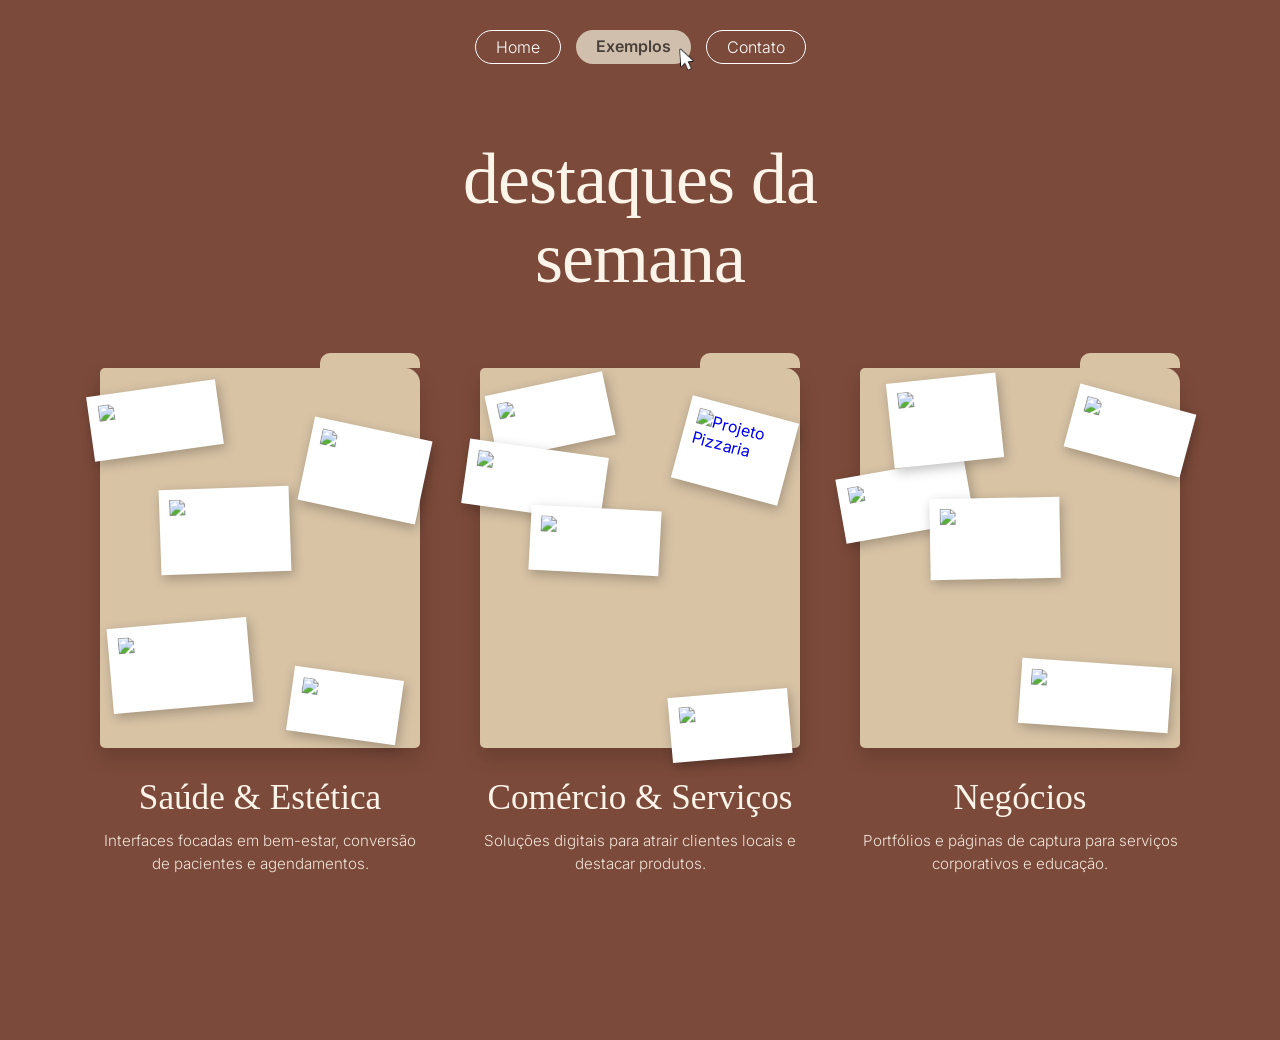
==== exemplos.html @ 7bf702c3 "Adicionando link do projeto da pizzaria" ====
<!DOCTYPE html>
<html lang="pt-BR">

<head>
    <meta charset="UTF-8">
    <meta name="viewport" content="width=device-width, initial-scale=1.0">
    <title>Exemplos - Meu Portfólio</title>
    <link rel="stylesheet" href="style.css">
</head>

<body class="page-exemplos">
    <nav class="navbar">
        <a href="./index.html" class="nav-item thin">Home</a>
        <a href="./exemplos.html" class="nav-item solid">
            Exemplos
            <img src="./img-logo/cursor-removebg-preview.png" alt="Cursor do mouse" class="custom-cursor">
        </a>
        <a href="./contatos.html" class="nav-item thin">Contato</a>
    </nav>

    <header class="header-exemplos">
        <h1>destaques da<br>semana</h1>
    </header>

    <section class="folders-container">

        <article class="folder-card">
            <div class="folder-graphic">
                <div class="polaroid p1-1"><img src="" alt="Academia"></div>
                <div class="polaroid p1-2"><img src="" alt="Clínica Estética"></div>
                <div class="polaroid p1-3"><img src="" alt="Clínica Médica"></div>
                <div class="polaroid p1-4"><img src="" alt="Odonto"></div>
                <div class="polaroid p1-5"><img src="" alt="Salão de Beleza"></div>
            </div>
            <div class="folder-text">
                <h2>Saúde & Estética</h2>
                <p>Interfaces focadas em bem-estar, conversão de pacientes e agendamentos.</p>
            </div>
        </article>

        <article class="folder-card">
            <div class="folder-graphic">
                <div class="polaroid p2-1"><img src="" alt="Loja Roupa"></div>
                <div class="polaroid p2-2"><img src="" alt="Oficina"></div>
                <div class="polaroid p2-3"><img src="" alt="Petshop"></div>
                <a href="https://marvinrant.github.io/Projeto-pizzaria/" target="_blank">
                    <div class="polaroid p2-4">
                        <img src="./img/seu-print-da-pizzaria.png" alt="Projeto Pizzaria">
                    </div>
                </a>
                <div class="polaroid p2-5"><img src="" alt="Imobiliária"></div>
            </div>
            <div class="folder-text">
                <h2>Comércio & Serviços</h2>
                <p>Soluções digitais para atrair clientes locais e destacar produtos.</p>
            </div>
        </article>

        <article class="folder-card">
            <div class="folder-graphic">
                <div class="polaroid p3-1"><img src="" alt="Advocacia"></div>
                <div class="polaroid p3-2"><img src="" alt="Coach"></div>
                <div class="polaroid p3-3"><img src="" alt="Contabilidade"></div>
                <div class="polaroid p3-4"><img src="" alt="Escola Idiomas"></div>
                <div class="polaroid p3-5"><img src="" alt="Infoprodutor"></div>
            </div>
            <div class="folder-text">
                <h2>Negócios</h2>
                <p>Portfólios e páginas de captura para serviços corporativos e educação.</p>
            </div>
        </article>

    </section>

</body>

</html>
---- style.css ----
/* Importando uma fonte */
@import url('https://fonts.googleapis.com/css2?family=Inter:wght@300;400;600&display=swap');

* {
    margin: 0;
    padding: 0;
    box-sizing: border-box;
}

body {
    font-family: 'Inter', sans-serif;
    height: 100vh;
    overflow: hidden; /* Impede a rolagem da página */
    color: white;
}

/* Fundo borrado da pessoa */
.background-blur {
    position: absolute;
    top: 0;
    left: 0;
    width: 100%;
    height: 100%;
    /* Cole o caminho da sua imagem borrada aqui */
    background-image: url('./img/fundo.png');
    background-color: #c7a7a3; /* Cor de fallback caso a imagem não carregue */
    background-size: cover;
    background-position: center;
    z-index: -1;
}

/* Barra de navegação */
.navbar {
    position: absolute;
    top: 30px;
    width: 100%;
    display: flex;
    justify-content: center;
    gap: 15px;
    z-index: 10;
}

.nav-item {
    text-decoration: none;
    color: white;
    padding: 6px 20px;
    border-radius: 30px;
    font-size: 1rem;
    transition: all 0.2s ease;
    position: relative;
}

/* Estilos específicos de cada botão */
.nav-item.active {
    color: white;
    font-weight: 300;
    border: 1px solid white;
}

.nav-item.solid {
    background-color: #d1bfae; /* Cor bege do botão home */
    color: #4a403a;
    font-weight: 600;
}

.nav-item.thin {
    border: 1px solid white;
    font-weight: 300;
}

.nav-item:hover {
    transform: scale(1.05);
}

/* Container principal da área de trabalho */
.desktop {
    position: relative;
    width: 100%;
    height: 100vh;
}

/* Estilo dos ícones */
.icon {
    position: absolute;
    display: flex;
    flex-direction: column;
    align-items: center;
    width: 90px;
    cursor: grab;
}

.icon:active {
    cursor: grabbing;
}

.icon img {
    width: 50px;
    height: 50px;
    object-fit: cover;
    margin-bottom: 5px;
    pointer-events: none; /* Previne bugs na hora de arrastar com o mouse */
}

/* Miniaturas de fotos têm cantos retos e sombra */
.img-thumbnail {
    box-shadow: 2px 2px 5px rgba(0,0,0,0.3);
}

.icon span {
    font-size: 0.85rem;
    text-align: center;
    /* Sombra no texto para garantir leitura em cima do fundo claro/escuro */
    text-shadow: 1px 1px 2px rgba(0, 0, 0, 0.8);
    user-select: none;
}

/* 2. Adicione este código novo no final do seu CSS para estilizar o mouse */
.custom-cursor {
    position: absolute;
    width: 25px; /* Define o tamanho do cursor */
    /* Posição simulando o clique no canto inferior direito do botão */
    bottom: -8px; 
    right: -8px; 
    /* Isso impede que a imagem do mouse "bloqueie" o seu clique real no botão */
    pointer-events: none; 
    z-index: 20;
}

/* --- ESTILOS EXCLUSIVOS DA PÁGINA DE EXEMPLOS --- */

/* Importando a fonte elegante para os títulos */
@import url('https://fonts.googleapis.com/css2?family=Playfair+Display:wght@400;600&display=swap');

/* Fundo da página (Marrom terra) */
.page-exemplos {
    background-color: #7b4a3a; /* Cor baseada na sua imagem */
    /* Removemos o overflow:hidden para a página poder rolar para baixo */
    overflow-y: auto; 
    height: auto;
    min-height: 100vh;
    padding-bottom: 80px;
    background-image: url("https://www.transparenttextures.com/patterns/stucco.png"); /* Uma leve textura para dar charme */
}

/* Título principal */
.header-exemplos {
    text-align: center;
    margin-top: 140px; /* Espaço para o menu */
    margin-bottom: 70px;
}

.header-exemplos h1 {
    font-family: 'Playfair Display', serif;
    font-size: 4.5rem;
    font-weight: 400;
    line-height: 1.1;
    color: #fcf4e8; /* Branco levemente creme */
    letter-spacing: -1px;
}

/* Layout das 3 colunas */
.folders-container {
    display: flex;
    justify-content: center;
    align-items: flex-start;
    gap: 60px;
    max-width: 1200px;
    margin: 0 auto;
    padding: 0 20px;
    flex-wrap: wrap; /* Se a tela for pequena, elas vão para a linha de baixo */
}

.folder-card {
    width: 320px;
    display: flex;
    flex-direction: column;
    align-items: center;
}

/* Desenhando a Pasta de Arquivo com CSS */
.folder-graphic {
    width: 100%;
    height: 380px;
    background-color: #d8c3a5; /* Cor da pasta (Bege) */
    border-radius: 5px 15px 5px 5px;
    position: relative;
    margin-bottom: 30px;
    box-shadow: 0px 10px 20px rgba(0,0,0,0.15);
}

/* Desenhando a "Aba" da pasta no canto superior direito */
.folder-graphic::before {
    content: '';
    position: absolute;
    top: -15px;
    right: 0;
    width: 100px;
    height: 15px;
    background-color: #d8c3a5;
    border-radius: 10px 10px 0 0;
}

/* Estilo Base da Foto Polaroid */
.polaroid {
    position: absolute;
    background: #fff;
    padding: 10px 10px 35px 10px; /* Mais espaço embaixo, clássico de polaroid */
    box-shadow: 2px 4px 12px rgba(0,0,0,0.25);
    transition: transform 0.3s ease;
}

.polaroid:hover {
    transform: scale(1.05) translateY(-10px) !important;
    z-index: 10;
    cursor: pointer;
}

.polaroid img {
    max-width: 100%;
    height: auto;
    object-fit: cover;
}

/* Espalhando as fotos da Pasta 1 */
.p1-1 { top: 20px; left: -10px; width: 130px; transform: rotate(-8deg); z-index: 1;}
.p1-2 { top: 60px; right: -5px; width: 120px; transform: rotate(12deg); z-index: 2; }
.p1-3 { bottom: 40px; left: 10px; width: 140px; transform: rotate(-5deg); z-index: 3; }
.p1-4 { bottom: 10px; right: 20px; width: 110px; transform: rotate(8deg); z-index: 4; }
.p1-5 { top: 120px; left: 60px; width: 130px; transform: rotate(-2deg); z-index: 5; }

/* Espalhando as fotos da Pasta 2 */
.p2-1 { top: 15px; left: 10px; width: 120px; transform: rotate(-12deg); z-index: 2; }
.p2-2 { top: 80px; left: -15px; width: 140px; transform: rotate(8deg); z-index: 3;}
.p2-3 { bottom: -10px; right: 10px; width: 120px; transform: rotate(-5deg); z-index: 4;}
.p2-4 { top: 40px; right: 10px; width: 110px; transform: rotate(15deg); z-index: 1;}
.p2-5 { top: 140px; left: 50px; width: 130px; transform: rotate(3deg); z-index: 5;}

/* Espalhando as fotos da Pasta 3 */
.p3-1 { top: 30px; right: -10px; width: 120px; transform: rotate(15deg); z-index: 1;}
.p3-2 { top: 100px; left: -20px; width: 130px; transform: rotate(-10deg); z-index: 2; }
.p3-3 { bottom: 20px; right: 10px; width: 150px; transform: rotate(4deg); z-index: 3;}
.p3-4 { top: 10px; left: 30px; width: 110px; transform: rotate(-6deg); z-index: 4;}
.p3-5 { top: 130px; left: 70px; width: 130px; transform: rotate(-1deg); z-index: 5;}

/* Textos debaixo da pasta */
.folder-text {
    text-align: center;
}

.folder-text h2 {
    font-family: 'Playfair Display', serif;
    font-size: 2.2rem;
    font-weight: 400;
    color: #fcf4e8;
    margin-bottom: 12px;
}

.folder-text p {
    font-size: 0.95rem;
    color: #fcf4e8;
    opacity: 0.9;
    line-height: 1.5;
    font-weight: 300;
}
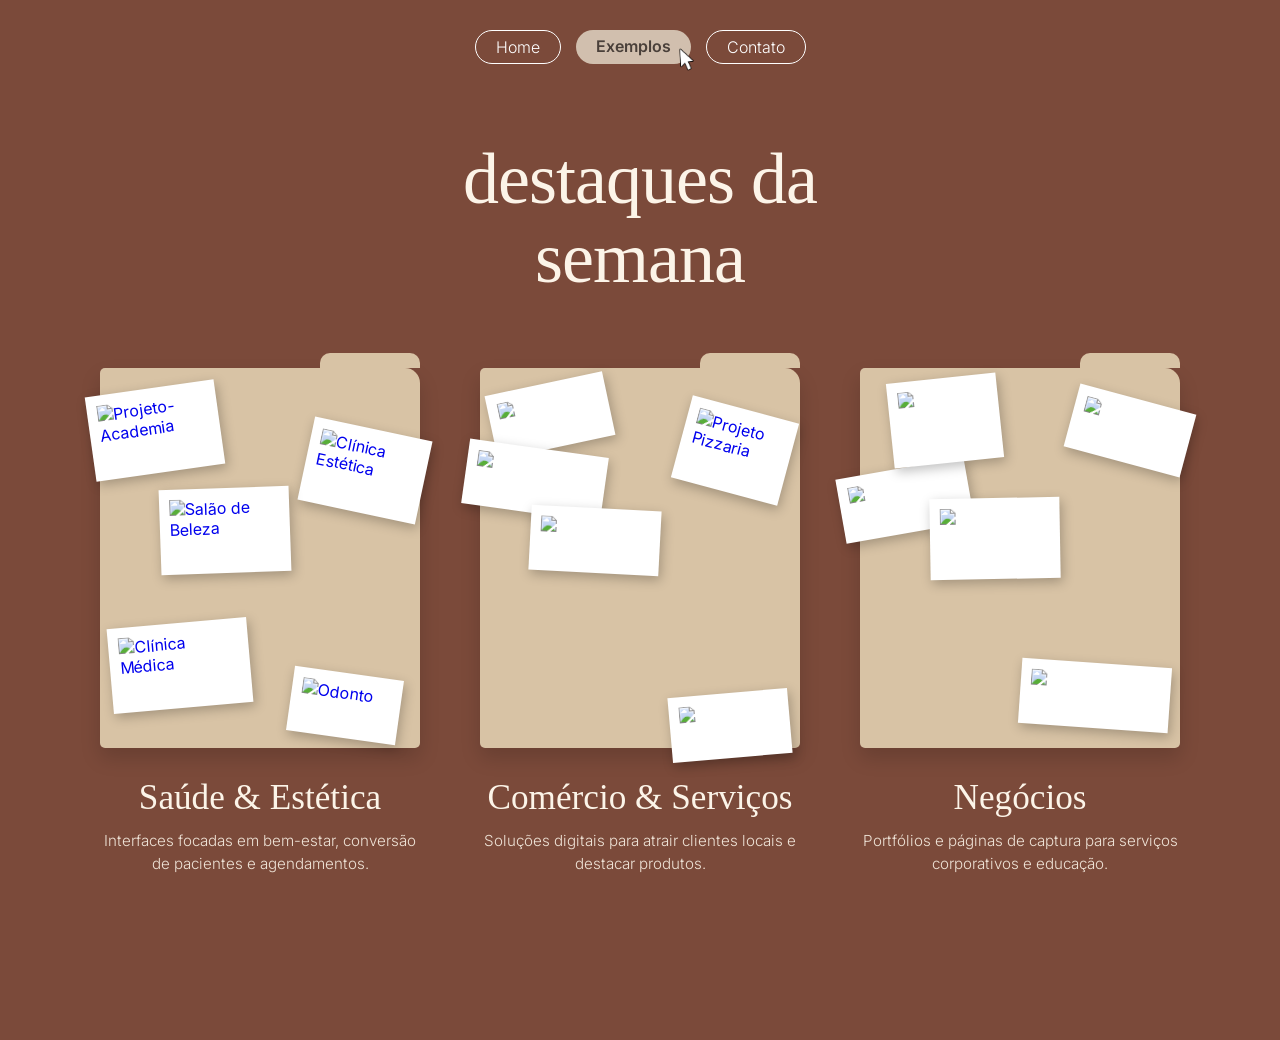
==== commit 57bc4f9c: "Adicionando link do projeto Academia" ====
--- a/exemplos.html
+++ b/exemplos.html
@@ -26,11 +26,35 @@
 
         <article class="folder-card">
             <div class="folder-graphic">
-                <div class="polaroid p1-1"><img src="" alt="Academia"></div>
-                <div class="polaroid p1-2"><img src="" alt="Clínica Estética"></div>
-                <div class="polaroid p1-3"><img src="" alt="Clínica Médica"></div>
-                <div class="polaroid p1-4"><img src="" alt="Odonto"></div>
-                <div class="polaroid p1-5"><img src="" alt="Salão de Beleza"></div>
+                <a href="https://marvinrant.github.io/Projeto-Academia/" target="_blank">
+                    <div class="polaroid p1-1">
+                        <img src="" alt="Projeto-Academia">
+                    </div>
+                </a>
+
+                <a href="COLE_O_LINK_AQUI" target="_blank">
+                    <div class="polaroid p1-2">
+                        <img src="./img/print-do-projeto.png" alt="Clínica Estética">
+                    </div>
+                </a>
+
+                <a href="COLE_O_LINK_AQUI" target="_blank">
+                    <div class="polaroid p1-3">
+                        <img src="./img/print-do-projeto.png" alt="Clínica Médica">
+                    </div>
+                </a>
+
+                <a href="COLE_O_LINK_AQUI" target="_blank">
+                    <div class="polaroid p1-4">
+                        <img src="./img/print-do-projeto.png" alt="Odonto">
+                    </div>
+                </a>
+
+                <a href="COLE_O_LINK_AQUI" target="_blank">
+                    <div class="polaroid p1-5">
+                        <img src="./img/print-do-projeto.png" alt="Salão de Beleza">
+                    </div>
+                </a>
             </div>
             <div class="folder-text">
                 <h2>Saúde & Estética</h2>
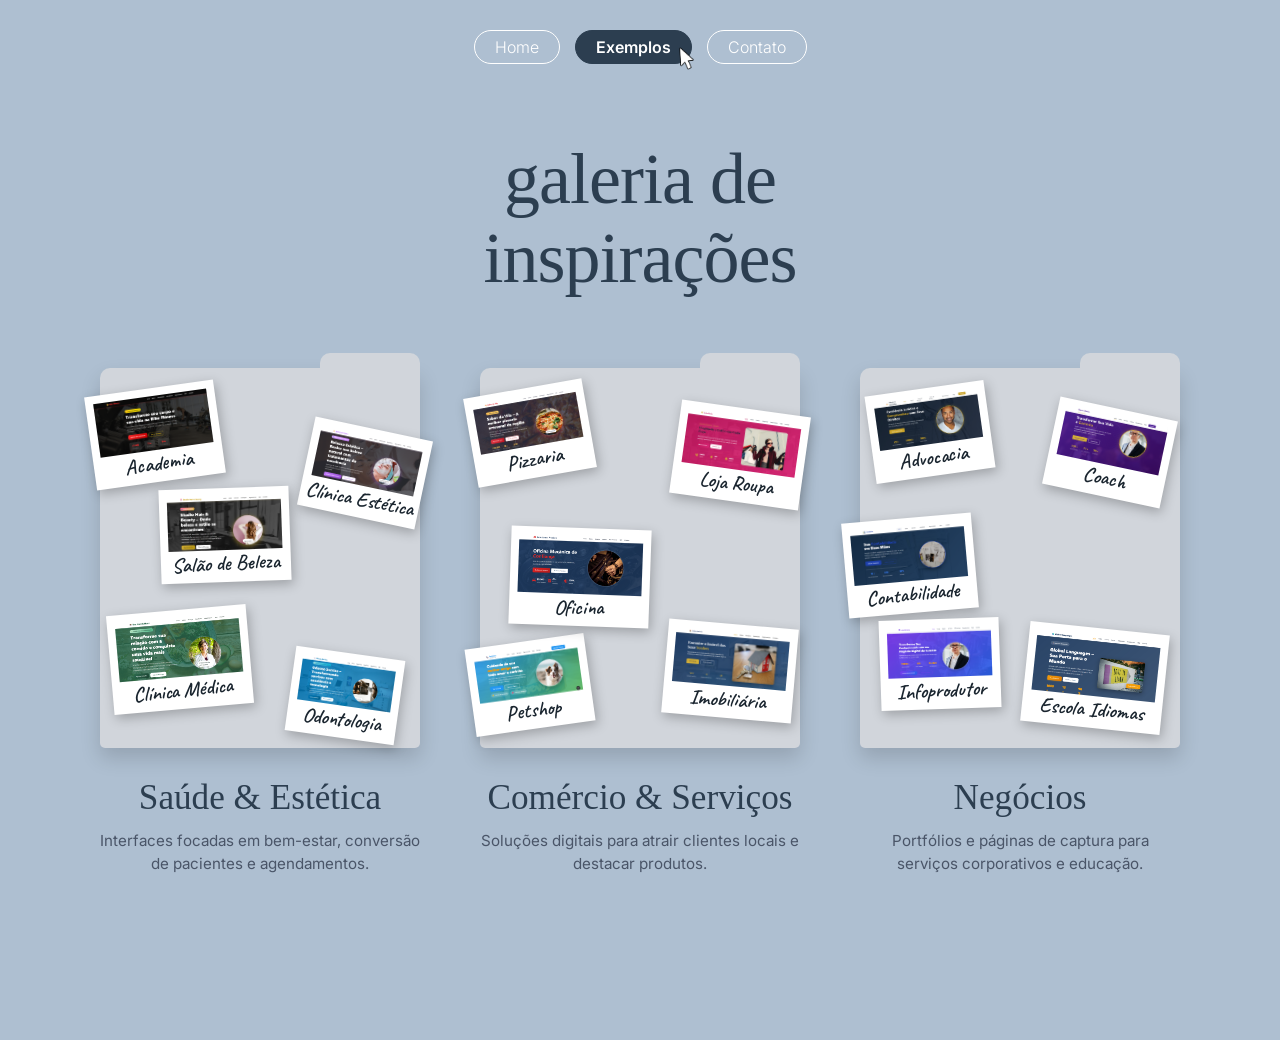
==== commit 5bab791a: "Site finalizado. Pagina, CSS e java" ====
--- a/exemplos.html
+++ b/exemplos.html
@@ -6,6 +6,8 @@
     <meta name="viewport" content="width=device-width, initial-scale=1.0">
     <title>Exemplos - Meu Portfólio</title>
     <link rel="stylesheet" href="style.css">
+
+    <link rel="icon" href="./img-logo/logo-marcos.png" type="image/png">
 </head>
 
 <body class="page-exemplos">
@@ -13,13 +15,13 @@
         <a href="./index.html" class="nav-item thin">Home</a>
         <a href="./exemplos.html" class="nav-item solid">
             Exemplos
-            <img src="./img-logo/cursor-removebg-preview.png" alt="Cursor do mouse" class="custom-cursor">
+            <img src="./img-logo/cursor.png" alt="Cursor do mouse" class="custom-cursor">
         </a>
         <a href="./contatos.html" class="nav-item thin">Contato</a>
     </nav>
 
     <header class="header-exemplos">
-        <h1>destaques da<br>semana</h1>
+        <h1>galeria de<br>inspirações</h1>
     </header>
 
     <section class="folders-container">
@@ -28,31 +30,36 @@
             <div class="folder-graphic">
                 <a href="https://marvinrant.github.io/Projeto-Academia/" target="_blank">
                     <div class="polaroid p1-1">
-                        <img src="" alt="Projeto-Academia">
+                        <img src="./img/Academia.png" alt="Projeto-Academia">
+                        <p class="polaroid-legenda">Academia</p>
                     </div>
                 </a>
 
-                <a href="COLE_O_LINK_AQUI" target="_blank">
+                <a href="https://marvinrant.github.io/Clinica-de-Estetica/" target="_blank">
                     <div class="polaroid p1-2">
-                        <img src="./img/print-do-projeto.png" alt="Clínica Estética">
+                        <img src="./img/Estética.png" alt="Clínica Estética">
+                        <p class="polaroid-legenda">Clínica Estética</p>
                     </div>
                 </a>
 
-                <a href="COLE_O_LINK_AQUI" target="_blank">
+                <a href="https://marvinrant.github.io/Clinica-medica/" target="_blank">
                     <div class="polaroid p1-3">
-                        <img src="./img/print-do-projeto.png" alt="Clínica Médica">
+                        <img src="./img/Clinica-Medica.png" alt="Clínica Médica">
+                        <p class="polaroid-legenda">Clínica Médica</p>
                     </div>
                 </a>
 
-                <a href="COLE_O_LINK_AQUI" target="_blank">
+                <a href="https://marvinrant.github.io/consultorio-odontologico/" target="_blank">
                     <div class="polaroid p1-4">
-                        <img src="./img/print-do-projeto.png" alt="Odonto">
+                        <img src="./img/Odontologia.png" alt="Odonto">
+                        <p class="polaroid-legenda">Odontologia</p>
                     </div>
                 </a>
 
-                <a href="COLE_O_LINK_AQUI" target="_blank">
+                <a href="https://marvinrant.github.io/salao-beleza/" target="_blank">
                     <div class="polaroid p1-5">
-                        <img src="./img/print-do-projeto.png" alt="Salão de Beleza">
+                        <img src="./img/Estudio-Beleza.png" alt="Salão de Beleza">
+                        <p class="polaroid-legenda">Salão de Beleza</p>
                     </div>
                 </a>
             </div>
@@ -64,15 +71,40 @@
 
         <article class="folder-card">
             <div class="folder-graphic">
-                <div class="polaroid p2-1"><img src="" alt="Loja Roupa"></div>
-                <div class="polaroid p2-2"><img src="" alt="Oficina"></div>
-                <div class="polaroid p2-3"><img src="" alt="Petshop"></div>
                 <a href="https://marvinrant.github.io/Projeto-pizzaria/" target="_blank">
-                    <div class="polaroid p2-4">
-                        <img src="./img/seu-print-da-pizzaria.png" alt="Projeto Pizzaria">
+                    <div class="polaroid p2-1">
+                        <img src="./img/Pizzaria.png" alt="`Projeto Pizzaria">
+                        <p class="polaroid-legenda">Pizzaria</p>
                     </div>
                 </a>
-                <div class="polaroid p2-5"><img src="" alt="Imobiliária"></div>
+
+                <a href="https://marvinrant.github.io/loja-roupa/" target="_blank">
+                    <div class="polaroid p2-2">
+                        <img src="./img/Loja-de-roupas.png" alt="Projeto Loja Roupa">
+                        <p class="polaroid-legenda">Loja Roupa</p>
+                    </div>
+                </a>
+
+                <a href="https://marvinrant.github.io/oficina-mecanica/" target="_blank">
+                    <div class="polaroid p2-3">
+                        <img src="./img/Oficina-mecanica.png" alt="Projeto Oficina">
+                        <p class="polaroid-legenda">Oficina</p>
+                    </div>
+                </a>
+
+                <a href="https://marvinrant.github.io/petshop/" target="_blank">
+                    <div class="polaroid p2-4">
+                        <img src="./img/PetShop.png" alt="Projeto Petshop">
+                        <p class="polaroid-legenda">Petshop</p>
+                    </div>
+                </a>
+
+                <a href="https://marvinrant.github.io/imobiliaria/" target="_blank">
+                    <div class="polaroid p2-5">
+                        <img src="./img/Imobiliaria.png" alt="Projeto Imobiliária">
+                        <p class="polaroid-legenda">Imobiliária</p>
+                    </div>
+                </a>
             </div>
             <div class="folder-text">
                 <h2>Comércio & Serviços</h2>
@@ -82,11 +114,40 @@
 
         <article class="folder-card">
             <div class="folder-graphic">
-                <div class="polaroid p3-1"><img src="" alt="Advocacia"></div>
-                <div class="polaroid p3-2"><img src="" alt="Coach"></div>
-                <div class="polaroid p3-3"><img src="" alt="Contabilidade"></div>
-                <div class="polaroid p3-4"><img src="" alt="Escola Idiomas"></div>
-                <div class="polaroid p3-5"><img src="" alt="Infoprodutor"></div>
+                <a href="https://marvinrant.github.io/Projeto-Advocacia/" target="_blank">
+                    <div class="polaroid p3-1">
+                        <img src="./img/Advocacia.png" alt="Projeto Advocacia">
+                        <p class="polaroid-legenda">Advocacia</p>
+                    </div>
+                </a>
+
+                <a href="https://marvinrant.github.io/Coach-e-Consultor/" target="_blank">
+                    <div class="polaroid p3-2">
+                        <img src="./img/Coach.png" alt="Projeto Coach">
+                        <p class="polaroid-legenda">Coach</p>
+                    </div>
+                </a>
+
+                <a href="https://marvinrant.github.io/contabilidade/" target="_blank">
+                    <div class="polaroid p3-3">
+                        <img src="./img/Contabilidade.png" alt="Projeto Contabilidade">
+                        <p class="polaroid-legenda">Contabilidade</p>
+                    </div>
+                </a>
+
+                <a href="https://marvinrant.github.io/escola-idiomas/" target="_blank">
+                    <div class="polaroid p3-4">
+                        <img src="./img/Escola-linguas.png" alt="Projeto Escola Idiomas">
+                        <p class="polaroid-legenda">Escola Idiomas</p>
+                    </div>
+                </a>
+
+                <a href="https://marvinrant.github.io/infoprodutor/" target="_blank">
+                    <div class="polaroid p3-5">
+                        <img src="./img/InfoProduto.png" alt="Projeto Infoprodutor">
+                        <p class="polaroid-legenda">Infoprodutor</p>
+                    </div>
+                </a>
             </div>
             <div class="folder-text">
                 <h2>Negócios</h2>
--- a/style.css
+++ b/style.css
@@ -1,5 +1,6 @@
 /* Importando uma fonte */
 @import url('https://fonts.googleapis.com/css2?family=Inter:wght@300;400;600&display=swap');
+@import url('https://fonts.googleapis.com/css2?family=Caveat:wght@600&display=swap');
 
 * {
     margin: 0;
@@ -21,8 +22,10 @@
     left: 0;
     width: 100%;
     height: 100%;
-    /* Cole o caminho da sua imagem borrada aqui */
-    background-image: url('./img/fundo.png');
+
+    /* AJUSTE AQUI: O linear-gradient aplica a máscara negra (60% de opacidade) por cima da foto */
+    background-image: linear-gradient(rgba(0, 0, 0, 0.6), rgba(0, 0, 0, 0.6)), url('./img/fundo.png');
+    
     background-color: #c7a7a3; /* Cor de fallback caso a imagem não carregue */
     background-size: cover;
     background-position: center;
@@ -57,10 +60,12 @@
     border: 1px solid white;
 }
 
+/* Botão ativo no menu superior */
 .nav-item.solid {
-    background-color: #d1bfae; /* Cor bege do botão home */
-    color: #4a403a;
+    background-color: #2c3e50; /* Cinza escuro/Azul marinho */
+    color: #ffffff; /* Texto branco */
     font-weight: 600;
+    border: 1px solid #2c3e50;
 }
 
 .nav-item.thin {
@@ -131,15 +136,14 @@
 /* Importando a fonte elegante para os títulos */
 @import url('https://fonts.googleapis.com/css2?family=Playfair+Display:wght@400;600&display=swap');
 
-/* Fundo da página (Marrom terra) */
+/* Fundo da página (Azul pastel) */
 .page-exemplos {
-    background-color: #7b4a3a; /* Cor baseada na sua imagem */
-    /* Removemos o overflow:hidden para a página poder rolar para baixo */
+    background-color: #aebfd1; /* Azul-pastel acinzentado */
     overflow-y: auto; 
     height: auto;
     min-height: 100vh;
     padding-bottom: 80px;
-    background-image: url("https://www.transparenttextures.com/patterns/stucco.png"); /* Uma leve textura para dar charme */
+    background-image: url("https://www.transparenttextures.com/patterns/stucco.png"); 
 }
 
 /* Título principal */
@@ -149,12 +153,13 @@
     margin-bottom: 70px;
 }
 
+/* Textos da página mais escuros para dar leitura */
 .header-exemplos h1 {
     font-family: 'Playfair Display', serif;
     font-size: 4.5rem;
     font-weight: 400;
     line-height: 1.1;
-    color: #fcf4e8; /* Branco levemente creme */
+    color: #2c3e50; /* Cinza escuro/Azul marinho */
     letter-spacing: -1px;
 }
 
@@ -177,26 +182,28 @@
     align-items: center;
 }
 
-/* Desenhando a Pasta de Arquivo com CSS */
+/* Desenhando a Pasta com a nova cor (Cinza claro) */
 .folder-graphic {
     width: 100%;
     height: 380px;
-    background-color: #d8c3a5; /* Cor da pasta (Bege) */
-    border-radius: 5px 15px 5px 5px;
+    background-color: #d1d5db;
+    /* AJUSTE AQUI: O segundo valor agora é 0 (canto superior direito reto) */
+    border-radius: 10px 0 5px 5px; 
     position: relative;
     margin-bottom: 30px;
     box-shadow: 0px 10px 20px rgba(0,0,0,0.15);
 }
 
-/* Desenhando a "Aba" da pasta no canto superior direito */
+/* A abinha da pasta (Cinza claro) */
 .folder-graphic::before {
     content: '';
     position: absolute;
-    top: -15px;
+    /* AJUSTE AQUI: Mantemos o topo em -15px, mas aumentamos a altura para 16px */
+    top: -15px; 
     right: 0;
     width: 100px;
-    height: 15px;
-    background-color: #d8c3a5;
+    height: 16px; /* Esse 1px a mais faz a aba "invadir" a caixa e selar a emenda */
+    background-color: #d1d5db; 
     border-radius: 10px 10px 0 0;
 }
 
@@ -204,7 +211,8 @@
 .polaroid {
     position: absolute;
     background: #fff;
-    padding: 10px 10px 35px 10px; /* Mais espaço embaixo, clássico de polaroid */
+    padding: 8px; /* Borda branca ao redor da foto */
+    padding-bottom: 28px; /* Espaço maior embaixo reservado para a legenda */
     box-shadow: 2px 4px 12px rgba(0,0,0,0.25);
     transition: transform 0.3s ease;
 }
@@ -219,6 +227,21 @@
     max-width: 100%;
     height: auto;
     object-fit: cover;
+}
+
+/* Texto da Legenda (Estilo Escrita à Mão) */
+.polaroid-legenda {
+    position: absolute;
+    bottom: 6px; 
+    left: 0;
+    width: 100%;
+    text-align: center;
+    font-size: 1.3rem; /* Aumentado para compensar a fonte manuscrita */
+    font-weight: 600;
+    color: #1a252f; /* Um tom bem escuro, quase como tinta de caneta preta/azul marinho */
+    font-family: 'Caveat', cursive; /* A nova fonte mágica */
+    margin: 0;
+    transform: rotate(-1deg); /* Um leve tortinho para dar realismo */
 }
 
 /* Espalhando as fotos da Pasta 1 */
@@ -228,19 +251,19 @@
 .p1-4 { bottom: 10px; right: 20px; width: 110px; transform: rotate(8deg); z-index: 4; }
 .p1-5 { top: 120px; left: 60px; width: 130px; transform: rotate(-2deg); z-index: 5; }
 
-/* Espalhando as fotos da Pasta 2 */
-.p2-1 { top: 15px; left: 10px; width: 120px; transform: rotate(-12deg); z-index: 2; }
-.p2-2 { top: 80px; left: -15px; width: 140px; transform: rotate(8deg); z-index: 3;}
-.p2-3 { bottom: -10px; right: 10px; width: 120px; transform: rotate(-5deg); z-index: 4;}
-.p2-4 { top: 40px; right: 10px; width: 110px; transform: rotate(15deg); z-index: 1;}
-.p2-5 { top: 140px; left: 50px; width: 130px; transform: rotate(3deg); z-index: 5;}
-
-/* Espalhando as fotos da Pasta 3 */
-.p3-1 { top: 30px; right: -10px; width: 120px; transform: rotate(15deg); z-index: 1;}
-.p3-2 { top: 100px; left: -20px; width: 130px; transform: rotate(-10deg); z-index: 2; }
-.p3-3 { bottom: 20px; right: 10px; width: 150px; transform: rotate(4deg); z-index: 3;}
-.p3-4 { top: 10px; left: 30px; width: 110px; transform: rotate(-6deg); z-index: 4;}
-.p3-5 { top: 130px; left: 70px; width: 130px; transform: rotate(-1deg); z-index: 5;}
+/* Espalhando as fotos da Pasta 2 (Desgrudadas) */
+.p2-1 { top: 20px; left: -10px; width: 120px; transform: rotate(-10deg); z-index: 1;}
+.p2-2 { top: 40px; right: -5px; width: 130px; transform: rotate(8deg); z-index: 2; }
+.p2-3 { top: 160px; left: 30px; width: 140px; transform: rotate(2deg); z-index: 5; }
+.p2-4 { bottom: 20px; left: -10px; width: 120px; transform: rotate(-8deg); z-index: 3; }
+.p2-5 { bottom: 30px; right: 5px; width: 130px; transform: rotate(5deg); z-index: 4; }
+
+/* Espalhando as fotos da Pasta 3 (Sem vazar na direita) */
+.p3-1 { top: 20px; left: 10px; width: 120px; transform: rotate(-8deg); z-index: 1;}
+.p3-2 { top: 40px; right: 10px; width: 120px; transform: rotate(12deg); z-index: 2;}
+.p3-3 { top: 150px; left: -15px; width: 130px; transform: rotate(-5deg); z-index: 3;}
+.p3-4 { bottom: 20px; right: 15px; width: 140px; transform: rotate(6deg); z-index: 4;}
+.p3-5 { bottom: 40px; left: 20px; width: 120px; transform: rotate(-2deg); z-index: 5;}
 
 /* Textos debaixo da pasta */
 .folder-text {
@@ -251,14 +274,163 @@
     font-family: 'Playfair Display', serif;
     font-size: 2.2rem;
     font-weight: 400;
-    color: #fcf4e8;
+    color: #2c3e50; /* Cinza escuro */
     margin-bottom: 12px;
 }
 
 .folder-text p {
     font-size: 0.95rem;
-    color: #fcf4e8;
-    opacity: 0.9;
+    color: #4a5568; /* Cinza médio */
     line-height: 1.5;
+    font-weight: 400;
+}
+
+/* --- ESTILOS EXCLUSIVOS DA PÁGINA DE CONTATO --- */
+
+.page-contato {
+    overflow: hidden;
+}
+
+.contact-container {
+    display: flex;
+    justify-content: center;
+    align-items: center;
+    height: 100vh;
+    padding-top: 50px; /* Compensa o espaço da navbar */
+}
+
+.contact-card {
+    background-color: #ffffff;
+    padding: 50px 40px;
+    border-radius: 20px;
+    width: 100%;
+    max-width: 500px;
+    box-shadow: 0 20px 40px rgba(0, 0, 0, 0.2);
+    text-align: center;
+    z-index: 5;
+}
+
+.contact-card h2 {
+    font-family: 'Playfair Display', serif;
+    color: #5c433b; /* Marrom escuro elegante */
+    font-size: 2.2rem;
+    font-weight: 400;
+    margin-bottom: 30px;
+}
+
+.input-group {
+    text-align: left;
+    margin-bottom: 20px;
+}
+
+.input-group label {
+    display: block;
+    color: #5c433b;
+    font-size: 0.95rem;
+    margin-bottom: 8px;
+    font-weight: 600;
+}
+
+.input-group input, 
+.input-group select {
+    width: 100%;
+    padding: 12px 15px;
+    border: 1px solid #d1bfae;
+    border-radius: 10px;
+    font-size: 1rem;
+    font-family: 'Inter', sans-serif;
+    outline: none;
+    transition: border-color 0.3s ease;
+}
+
+.input-group input:focus, 
+.input-group select:focus {
+    border-color: #aebfd1;
+}
+
+/* Botão principal do formulário */
+.btn-submit {
+    width: 100%;
+    background-color: #aebfd1; /* Azul-pastel da nova paleta */
+    color: #2c3e50; /* Texto escuro para dar contraste e leitura */
+    font-size: 1.1rem;
+    font-weight: 600;
+    padding: 15px;
+    border: none;
+    border-radius: 30px;
+    cursor: pointer;
+    transition: background-color 0.3s ease, transform 0.2s ease;
+    margin-top: 10px;
+}
+
+/* Efeito ao passar o mouse por cima do botão */
+.btn-submit:hover {
+    background-color: #92a8bf; /* Um azul pastel levemente mais escuro */
+    transform: translateY(-2px);
+}
+
+.disclaimer {
+    font-size: 0.8rem;
+    color: #888;
+    margin-top: 20px;
+}
+
+/* Texto da Home */
+.hero-text {
+    text-align: center;
+    position: absolute;
+    /* AJUSTE AQUI: Mudando para 50% desce o texto exatamente para o meio da tela */
+    top: 50%;
+    left: 50%;
+    transform: translate(-50%, -50%); 
+    width: 90%;
+    max-width: 650px; 
+    z-index: 15; /* Garante que fique SEMPRE na frente dos ícones */
+    pointer-events: none; /* Permite arrastar ícones que passem por trás do texto */
+}
+
+.hero-text h1 {
+    font-family: 'Playfair Display', serif;
+    font-size: 3rem;
+    font-weight: 400;
+    /* AJUSTE AQUI: Texto branco para dar contraste */
+    color: #ffffff; 
+    margin-bottom: 15px;
+    line-height: 1.1;
+    /* Sombra para destacar as letras do fundo */
+    text-shadow: 2px 2px 5px rgba(0,0,0,0.6);
+}
+
+.hero-text p {
+    font-size: 1.1rem;
+    /* AJUSTE AQUI: Cinza bem clarinho para leitura agradável */
+    color: #e2e8f0; 
+    line-height: 1.6;
     font-weight: 300;
+    text-shadow: 1px 1px 3px rgba(0,0,0,0.6);
+}
+
+/* --- Destaque do Logo Principal na Home --- */
+.logo-destaque {
+    width: 100px !important;  /* Dobro do tamanho dos ícones normais */
+    height: 100px !important;
+    border-radius: 50%;       /* Deixa perfeitamente redondo */
+    object-fit: cover;        /* Impede que a imagem amasse */
+    
+    /* Borda azul-pastel e sombra para destacar bem do fundo escuro */
+    border: 3px solid #aebfd1; 
+    box-shadow: 0px 8px 20px rgba(0, 0, 0, 0.5); 
+    margin-bottom: 5px;
+}
+
+/* --- Linha de separação do título na Home --- */
+.title-separator {
+    width: 80px; /* Deixa a linha curtinha e elegante, não atravessa a tela toda */
+    height: 3px; /* Espessura da linha */
+    background-color: #aebfd1; /* O Azul-pastel da sua paleta */
+    border: none; /* Remove a borda padrão feia do HTML */
+    border-radius: 5px; /* Deixa as pontinhas da linha arredondadas */
+    
+    /* O '0 auto' centraliza a linha. O '20px' dá um respiro antes do parágrafo */
+    margin: 0 auto 20px auto; 
 }
